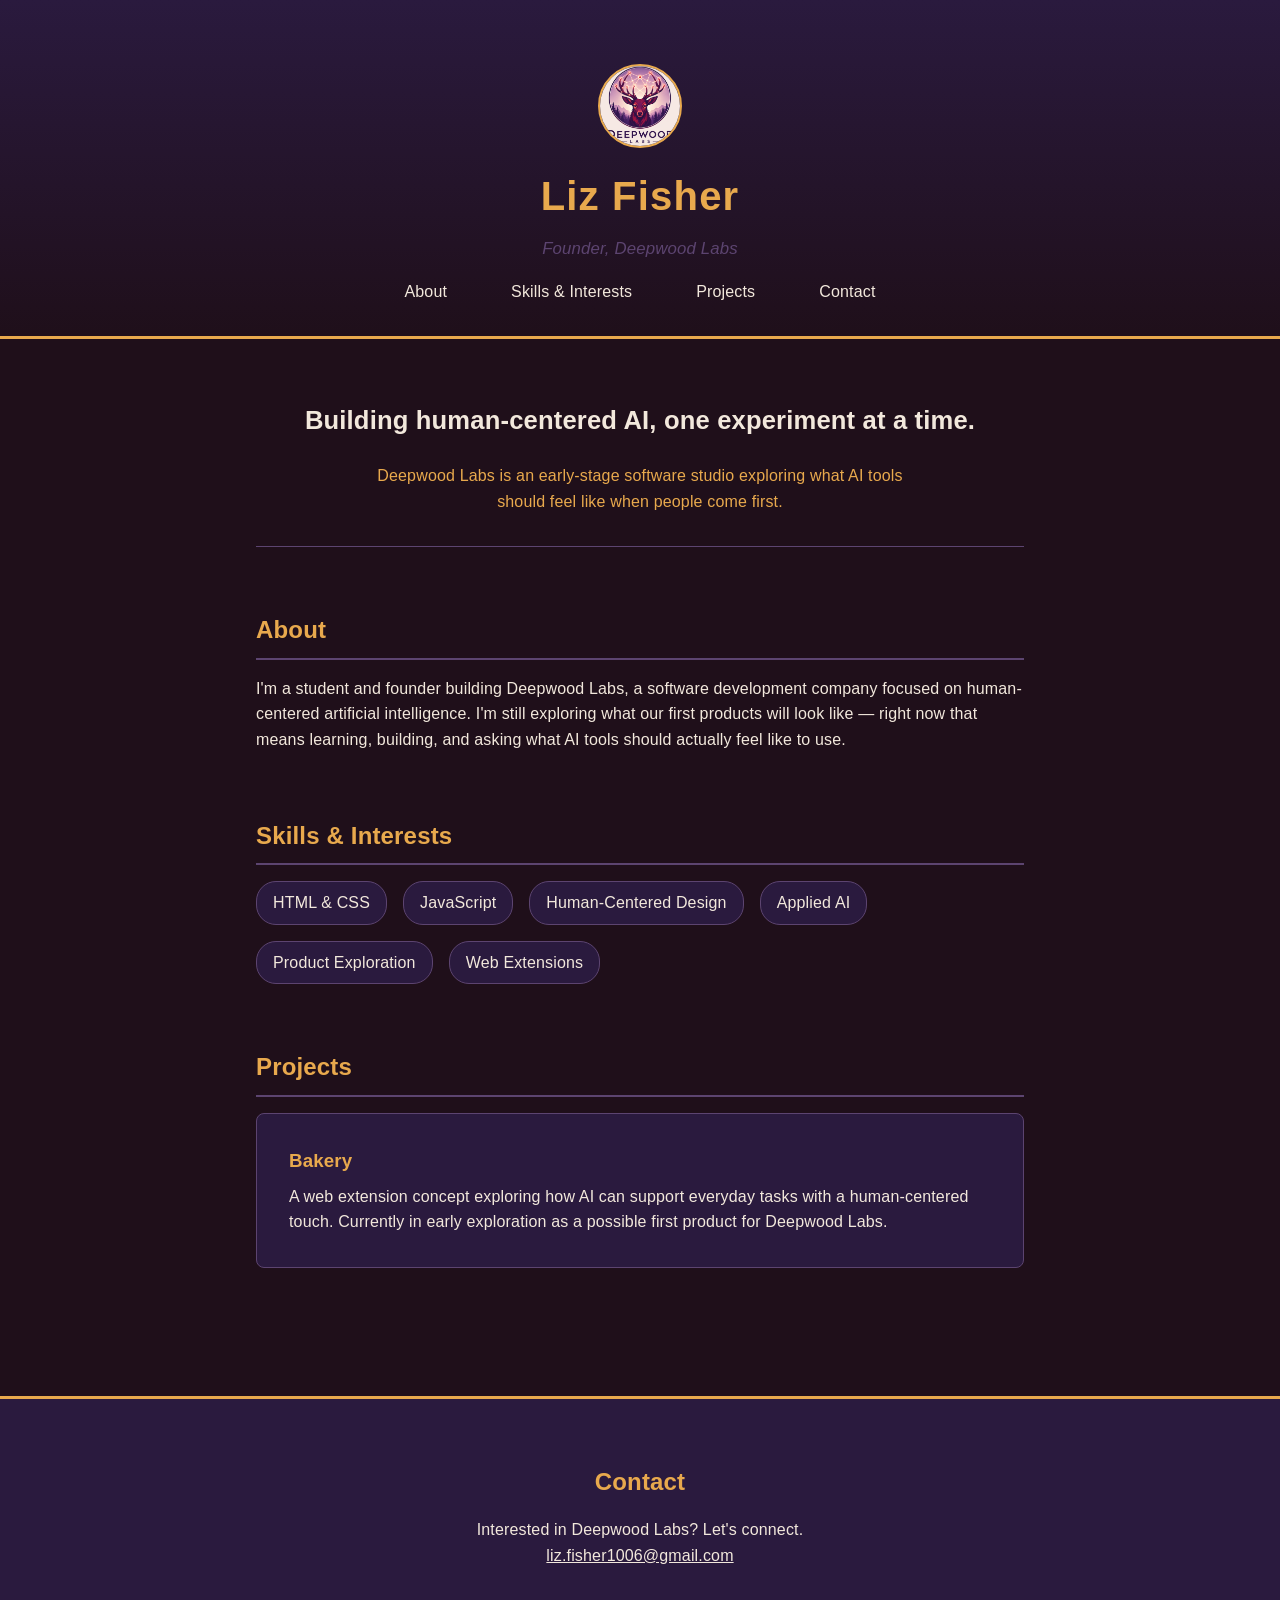
==== project-01/index.html @ 8abed027 "Personal website initial concept" ====
<!DOCTYPE html>
<html lang="en">
<head>
  <meta charset="UTF-8">
  <meta name="viewport" content="width=device-width, initial-scale=1.0">
  <title>Liz Fisher | Deepwood Labs</title>
  <link rel="stylesheet" href="css/style.css">
</head>
<body>

  <header>
    <div class="header-content">
      <img src="images/logo.png" alt="Deepwood Labs logo" class="logo">
      <h1>Liz Fisher</h1>
      <p class="tagline">Founder, Deepwood Labs</p>
    </div>
    <nav>
      <ul>
        <li><a href="#about">About</a></li>
        <li><a href="#skills">Skills &amp; Interests</a></li>
        <li><a href="#projects">Projects</a></li>
        <li><a href="#contact">Contact</a></li>
      </ul>
    </nav>
  </header>

  <main>

    <section id="hero">
      <h2>Building human-centered AI, one experiment at a time.</h2>
      <p>
        Deepwood Labs is an early-stage software studio exploring what AI tools
        should feel like when people come first.
      </p>
    </section>

    <section id="about">
      <h2>About</h2>
      <p>
        I'm a student and founder building Deepwood Labs, a software development
        company focused on human-centered artificial intelligence. I'm still exploring
        what our first products will look like &mdash; right now that means learning,
        building, and asking what AI tools should actually feel like to use.
      </p>
    </section>

    <section id="skills">
      <h2>Skills &amp; Interests</h2>
      <ul class="skills-list">
        <li>HTML &amp; CSS</li>
        <li>JavaScript</li>
        <li>Human-Centered Design</li>
        <li>Applied AI</li>
        <li>Product Exploration</li>
        <li>Web Extensions</li>
      </ul>
    </section>

    <section id="projects">
      <h2>Projects</h2>
      <div class="project-card">
        <h3>Bakery</h3>
        <p>
          A web extension concept exploring how AI can support everyday tasks with a
          human-centered touch. Currently in early exploration as a possible first
          product for Deepwood Labs.
        </p>
      </div>
    </section>

  </main>

  <footer id="contact">
    <h2>Contact</h2>
    <p>Interested in Deepwood Labs? Let's connect.</p>
    <p><a href="mailto:liz.fisher1006@gmail.com">liz.fisher1006@gmail.com</a></p>
  </footer>

</body>
</html>
---- project-01/css/style.css ----
:root {
  --color-bg: #1f0f1a;
  --color-bg-alt: #2a1a3e;
  --color-primary: #7a2e3a;
  --color-secondary: #5c4470;
  --color-accent: #e8a94d;
  --color-text: #f2e8dc;

  --spacing-sm: 0.5rem;
  --spacing-md: 1rem;
  --spacing-lg: 2rem;
  --spacing-xl: 4rem;

  --transition-speed: 0.25s;
}

* {
  box-sizing: border-box;
  margin: 0;
  padding: 0;
}

body {
  font-family: "Segoe UI", Arial, sans-serif;
  background-color: var(--color-bg);
  color: var(--color-text);
  line-height: 1.6;
  letter-spacing: 0.01em;
}

/* Header */
header {
  background: linear-gradient(180deg, var(--color-bg-alt), var(--color-bg));
  padding: var(--spacing-xl) var(--spacing-md) var(--spacing-lg);
  display: flex;
  flex-direction: column;
  align-items: center;
  border-bottom: 3px solid var(--color-accent);
}

.header-content {
  display: flex;
  flex-direction: column;
  align-items: center;
  text-align: center;
}

.logo {
  width: 84px;
  height: 84px;
  object-fit: cover;
  object-position: top center;
  border-radius: 50%;
  margin-bottom: var(--spacing-md);
  border: 2px solid var(--color-accent);
  transition: transform var(--transition-speed) ease;
}

.logo:hover {
  transform: scale(1.06) rotate(-2deg);
}

.header-content h1 {
  font-size: 2.5rem;
  letter-spacing: 0.03em;
  color: var(--color-accent);
}

.tagline {
  color: var(--color-secondary);
  font-style: italic;
  margin-top: var(--spacing-sm);
  font-size: 1.05rem;
}

nav ul {
  list-style: none;
  display: flex;
  gap: var(--spacing-lg);
  margin-top: var(--spacing-md);
}

nav a {
  color: var(--color-text);
  text-decoration: none;
  padding: var(--spacing-sm) var(--spacing-md);
  border-radius: 4px;
  transition: background-color var(--transition-speed) ease, color var(--transition-speed) ease;
}

nav a:hover {
  background-color: var(--color-primary);
  color: var(--color-accent);
}

/* Main sections */
main {
  max-width: 800px;
  margin: 0 auto;
  padding: var(--spacing-xl) var(--spacing-md);
}

section {
  margin-bottom: var(--spacing-xl);
}

section h2 {
  color: var(--color-accent);
  border-bottom: 2px solid var(--color-secondary);
  padding-bottom: var(--spacing-sm);
  margin-bottom: var(--spacing-md);
}

#hero {
  text-align: center;
  padding-bottom: var(--spacing-lg);
  border-bottom: 1px solid var(--color-secondary);
}

#hero h2 {
  border-bottom: none;
  font-size: 1.6rem;
  color: var(--color-text);
  line-height: 1.4;
}

#hero p {
  color: var(--color-accent);
  max-width: 560px;
  margin: var(--spacing-md) auto 0;
}

.skills-list {
  list-style: none;
  display: flex;
  flex-wrap: wrap;
  gap: var(--spacing-md);
}

.skills-list li {
  background-color: var(--color-bg-alt);
  border: 1px solid var(--color-secondary);
  padding: var(--spacing-sm) var(--spacing-md);
  border-radius: 20px;
  transition: transform var(--transition-speed) ease, background-color var(--transition-speed) ease;
}

.skills-list li:hover {
  background-color: var(--color-primary);
  transform: translateY(-3px);
}

.project-card {
  background-color: var(--color-bg-alt);
  border: 1px solid var(--color-secondary);
  border-radius: 8px;
  padding: var(--spacing-lg);
  transition: box-shadow var(--transition-speed) ease, border-color var(--transition-speed) ease;
}

.project-card:hover {
  border-color: var(--color-accent);
  box-shadow: 0 0 20px rgba(232, 169, 77, 0.3);
}

.project-card h3 {
  color: var(--color-accent);
  margin-bottom: var(--spacing-sm);
}

/* Footer */
footer {
  background-color: var(--color-bg-alt);
  text-align: center;
  padding: var(--spacing-xl) var(--spacing-md);
  border-top: 3px solid var(--color-accent);
}

footer h2 {
  color: var(--color-accent);
  margin-bottom: var(--spacing-md);
}

footer a {
  color: var(--color-text);
  transition: color var(--transition-speed) ease;
}

footer a:hover {
  color: var(--color-accent);
}

/* Responsive */
@media (max-width: 600px) {
  nav ul {
    flex-direction: column;
    align-items: center;
    gap: var(--spacing-sm);
  }

  .header-content h1 {
    font-size: 1.5rem;
  }

  .logo {
    width: 64px;
    height: 64px;
  }

  #hero h2 {
    font-size: 1.3rem;
  }

  main {
    padding: var(--spacing-lg) var(--spacing-md);
  }
}
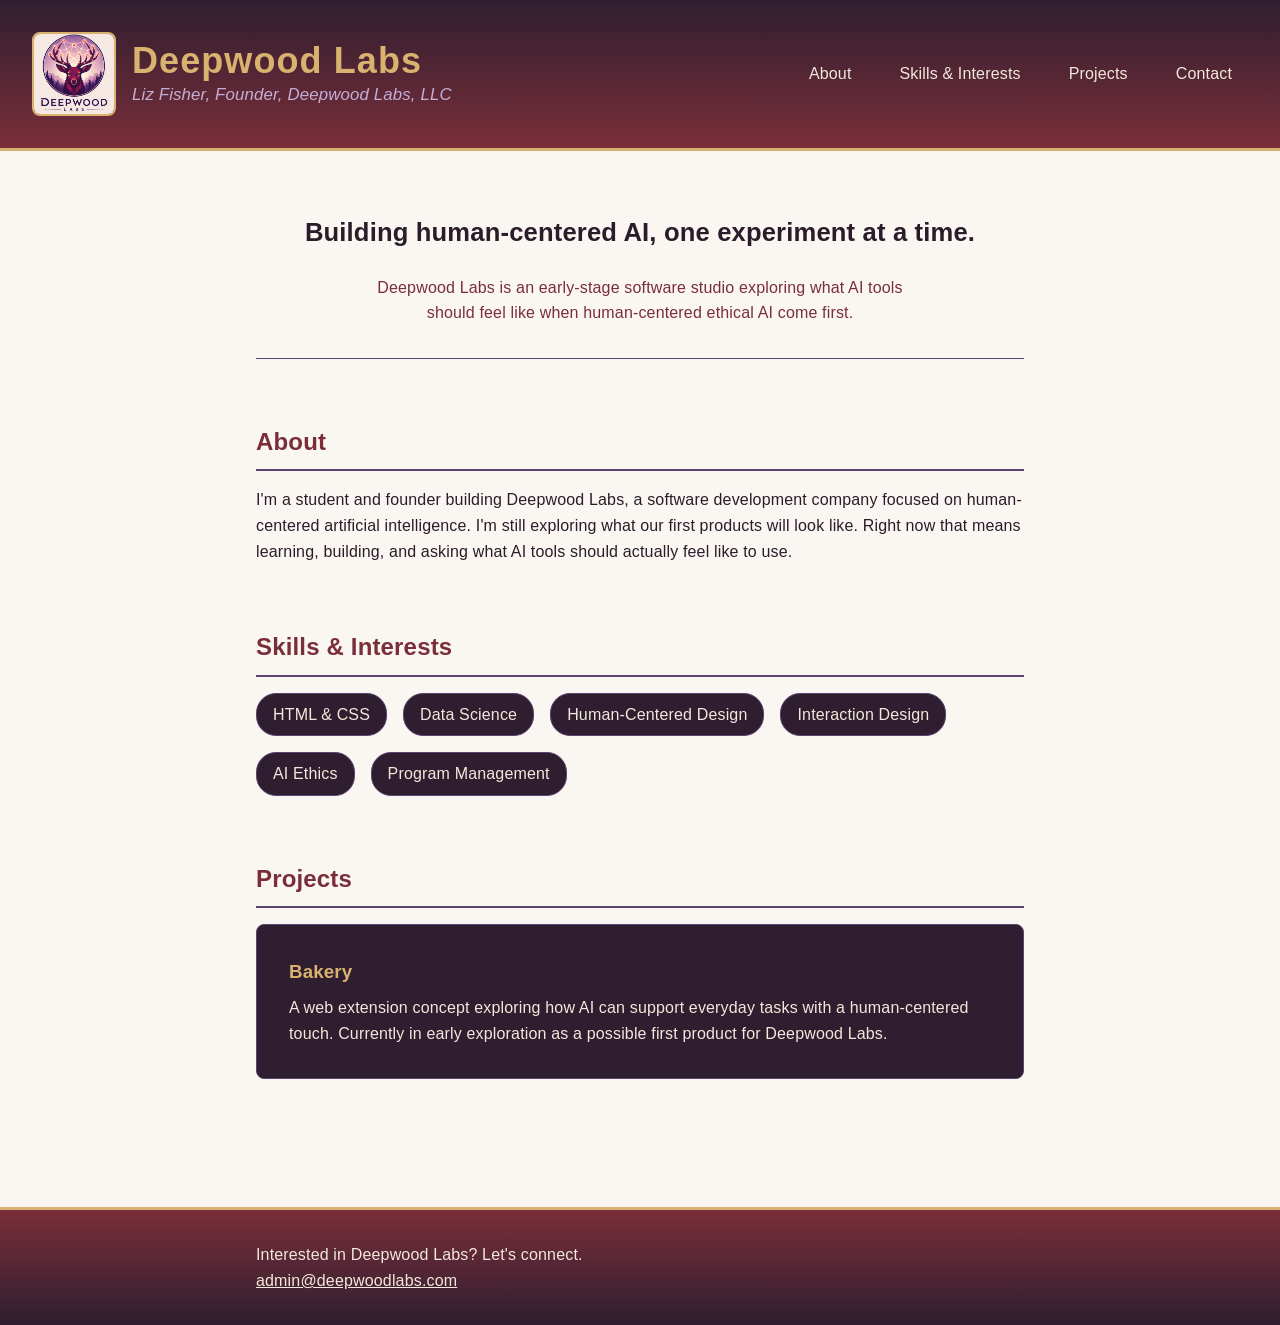
==== commit f74ace49: "Changed footer footprint and layout, color palette tweaks, contact us has mailto" ====
--- a/project-01/index.html
+++ b/project-01/index.html
@@ -3,23 +3,25 @@
 <head>
   <meta charset="UTF-8">
   <meta name="viewport" content="width=device-width, initial-scale=1.0">
-  <title>Liz Fisher | Deepwood Labs</title>
+  <title>Deepwood Labs</title>
   <link rel="stylesheet" href="css/style.css">
 </head>
 <body>
 
   <header>
-    <div class="header-content">
+    <div class="brand">
       <img src="images/logo.png" alt="Deepwood Labs logo" class="logo">
-      <h1>Liz Fisher</h1>
-      <p class="tagline">Founder, Deepwood Labs</p>
+      <div class="brand-text">
+        <h1>Deepwood Labs</h1>
+        <p class="tagline">Liz Fisher, Founder, Deepwood Labs, LLC</p>
+      </div>
     </div>
     <nav>
       <ul>
         <li><a href="#about">About</a></li>
         <li><a href="#skills">Skills &amp; Interests</a></li>
         <li><a href="#projects">Projects</a></li>
-        <li><a href="#contact">Contact</a></li>
+        <li><a href="mailto:admin@deepwoodlabs.com">Contact</a></li>
       </ul>
     </nav>
   </header>
@@ -30,7 +32,7 @@
       <h2>Building human-centered AI, one experiment at a time.</h2>
       <p>
         Deepwood Labs is an early-stage software studio exploring what AI tools
-        should feel like when people come first.
+        should feel like when human-centered ethical AI come first.
       </p>
     </section>
 
@@ -39,7 +41,7 @@
       <p>
         I'm a student and founder building Deepwood Labs, a software development
         company focused on human-centered artificial intelligence. I'm still exploring
-        what our first products will look like &mdash; right now that means learning,
+        what our first products will look like. Right now that means learning,
         building, and asking what AI tools should actually feel like to use.
       </p>
     </section>
@@ -48,11 +50,11 @@
       <h2>Skills &amp; Interests</h2>
       <ul class="skills-list">
         <li>HTML &amp; CSS</li>
-        <li>JavaScript</li>
+        <li>Data Science</li>
         <li>Human-Centered Design</li>
-        <li>Applied AI</li>
-        <li>Product Exploration</li>
-        <li>Web Extensions</li>
+        <li>Interaction Design</li>
+        <li>AI Ethics</li>
+        <li>Program Management</li>
       </ul>
     </section>
 
@@ -71,9 +73,10 @@
   </main>
 
   <footer id="contact">
-    <h2>Contact</h2>
-    <p>Interested in Deepwood Labs? Let's connect.</p>
-    <p><a href="mailto:liz.fisher1006@gmail.com">liz.fisher1006@gmail.com</a></p>
+    <div class="footer-inner">
+      <p>Interested in Deepwood Labs? Let's connect.</p>
+      <p><a href="mailto:admin@deepwoodlabs.com">admin@deepwoodlabs.com</a></p>
+    </div>
   </footer>
 
 </body>
--- a/project-01/css/style.css
+++ b/project-01/css/style.css
@@ -1,10 +1,17 @@
 :root {
-  --color-bg: #1f0f1a;
-  --color-bg-alt: #2a1a3e;
+  --color-bg: #FAF7F3;
+  --color-bg-alt: #2F1E2F;
   --color-primary: #7a2e3a;
   --color-secondary: #5c4470;
-  --color-accent: #e8a94d;
-  --color-text: #f2e8dc;
+  --color-accent: #D9B26F;
+
+  /* Ink tokens are named for the surface they sit on, not for their color.
+     Anything on the light --color-bg uses the first pair; the dark islands
+     (header, skills chips, project cards, footer) use the -on-dark pair. */
+  --color-text: #2b1c2a;        /* on light: 14.6:1 */
+  --color-text-soft: #5c4470;   /* on light: 8.2:1  */
+  --color-text-on-dark: #f2e8dc;
+  --color-muted: #c4aed6;       /* on dark only */
 
   --spacing-sm: 0.5rem;
   --spacing-md: 1rem;
@@ -30,28 +37,27 @@
 
 /* Header */
 header {
-  background: linear-gradient(180deg, var(--color-bg-alt), var(--color-bg));
-  padding: var(--spacing-xl) var(--spacing-md) var(--spacing-lg);
-  display: flex;
-  flex-direction: column;
+  background: linear-gradient(180deg, var(--color-bg-alt), var(--color-primary));
+  padding: var(--spacing-lg) var(--spacing-md);
+  display: flex;
+  flex-wrap: wrap;
   align-items: center;
+  justify-content: space-between;
+  gap: var(--spacing-md) var(--spacing-lg);
   border-bottom: 3px solid var(--color-accent);
 }
 
-.header-content {
-  display: flex;
-  flex-direction: column;
+.brand {
+  display: flex;
   align-items: center;
-  text-align: center;
+  gap: var(--spacing-md);
 }
 
 .logo {
-  width: 84px;
-  height: 84px;
-  object-fit: cover;
-  object-position: top center;
-  border-radius: 50%;
-  margin-bottom: var(--spacing-md);
+  width: 64px;
+  height: 64px;
+  object-fit: contain;
+  border-radius: 8px;
   border: 2px solid var(--color-accent);
   transition: transform var(--transition-speed) ease;
 }
@@ -60,28 +66,33 @@
   transform: scale(1.06) rotate(-2deg);
 }
 
-.header-content h1 {
-  font-size: 2.5rem;
+.brand-text h1 {
+  font-size: 1.5rem;
+  line-height: 1.2;
   letter-spacing: 0.03em;
   color: var(--color-accent);
 }
 
 .tagline {
-  color: var(--color-secondary);
+  color: var(--color-muted);
   font-style: italic;
-  margin-top: var(--spacing-sm);
   font-size: 1.05rem;
+}
+
+nav {
+  width: 100%;
 }
 
 nav ul {
   list-style: none;
   display: flex;
-  gap: var(--spacing-lg);
-  margin-top: var(--spacing-md);
+  flex-direction: column;
+  gap: var(--spacing-sm);
 }
 
 nav a {
-  color: var(--color-text);
+  display: block;
+  color: var(--color-text-on-dark);
   text-decoration: none;
   padding: var(--spacing-sm) var(--spacing-md);
   border-radius: 4px;
@@ -97,7 +108,7 @@
 main {
   max-width: 800px;
   margin: 0 auto;
-  padding: var(--spacing-xl) var(--spacing-md);
+  padding: var(--spacing-lg) var(--spacing-md);
 }
 
 section {
@@ -105,7 +116,7 @@
 }
 
 section h2 {
-  color: var(--color-accent);
+  color: var(--color-primary);
   border-bottom: 2px solid var(--color-secondary);
   padding-bottom: var(--spacing-sm);
   margin-bottom: var(--spacing-md);
@@ -119,13 +130,13 @@
 
 #hero h2 {
   border-bottom: none;
-  font-size: 1.6rem;
+  font-size: 1.3rem;
   color: var(--color-text);
   line-height: 1.4;
 }
 
 #hero p {
-  color: var(--color-accent);
+  color: var(--color-primary);
   max-width: 560px;
   margin: var(--spacing-md) auto 0;
 }
@@ -139,6 +150,7 @@
 
 .skills-list li {
   background-color: var(--color-bg-alt);
+  color: var(--color-text-on-dark);
   border: 1px solid var(--color-secondary);
   padding: var(--spacing-sm) var(--spacing-md);
   border-radius: 20px;
@@ -152,6 +164,7 @@
 
 .project-card {
   background-color: var(--color-bg-alt);
+  color: var(--color-text-on-dark);
   border: 1px solid var(--color-secondary);
   border-radius: 8px;
   padding: var(--spacing-lg);
@@ -168,21 +181,23 @@
   margin-bottom: var(--spacing-sm);
 }
 
-/* Footer */
+/* Footer: mirrors the header gradient, wine on top fading down to plum */
 footer {
-  background-color: var(--color-bg-alt);
-  text-align: center;
-  padding: var(--spacing-xl) var(--spacing-md);
+  background: linear-gradient(180deg, var(--color-primary), var(--color-bg-alt));
+  color: var(--color-text-on-dark);
+  padding: var(--spacing-lg) 0;
   border-top: 3px solid var(--color-accent);
 }
 
-footer h2 {
-  color: var(--color-accent);
-  margin-bottom: var(--spacing-md);
+/* Shares main's 800px column so the footer text lines up with the body copy */
+.footer-inner {
+  max-width: 800px;
+  margin: 0 auto;
+  padding: 0 var(--spacing-md);
 }
 
 footer a {
-  color: var(--color-text);
+  color: var(--color-text-on-dark);
   transition: color var(--transition-speed) ease;
 }
 
@@ -190,28 +205,36 @@
   color: var(--color-accent);
 }
 
-/* Responsive */
-@media (max-width: 600px) {
+/* Responsive: wider screens build on the mobile base above */
+@media (min-width: 601px) {
+  header {
+    padding: var(--spacing-lg);
+  }
+
+  .logo {
+    width: 84px;
+    height: 84px;
+  }
+
+  .brand-text h1 {
+    font-size: 2.25rem;
+  }
+
+  nav {
+    width: auto;
+  }
+
   nav ul {
-    flex-direction: column;
-    align-items: center;
-    gap: var(--spacing-sm);
-  }
-
-  .header-content h1 {
-    font-size: 1.5rem;
-  }
-
-  .logo {
-    width: 64px;
-    height: 64px;
+    flex-direction: row;
+    flex-wrap: wrap;
+    gap: var(--spacing-md);
+  }
+
+  main {
+    padding: var(--spacing-xl) var(--spacing-md);
   }
 
   #hero h2 {
-    font-size: 1.3rem;
-  }
-
-  main {
-    padding: var(--spacing-lg) var(--spacing-md);
-  }
-}
+    font-size: 1.6rem;
+  }
+}
